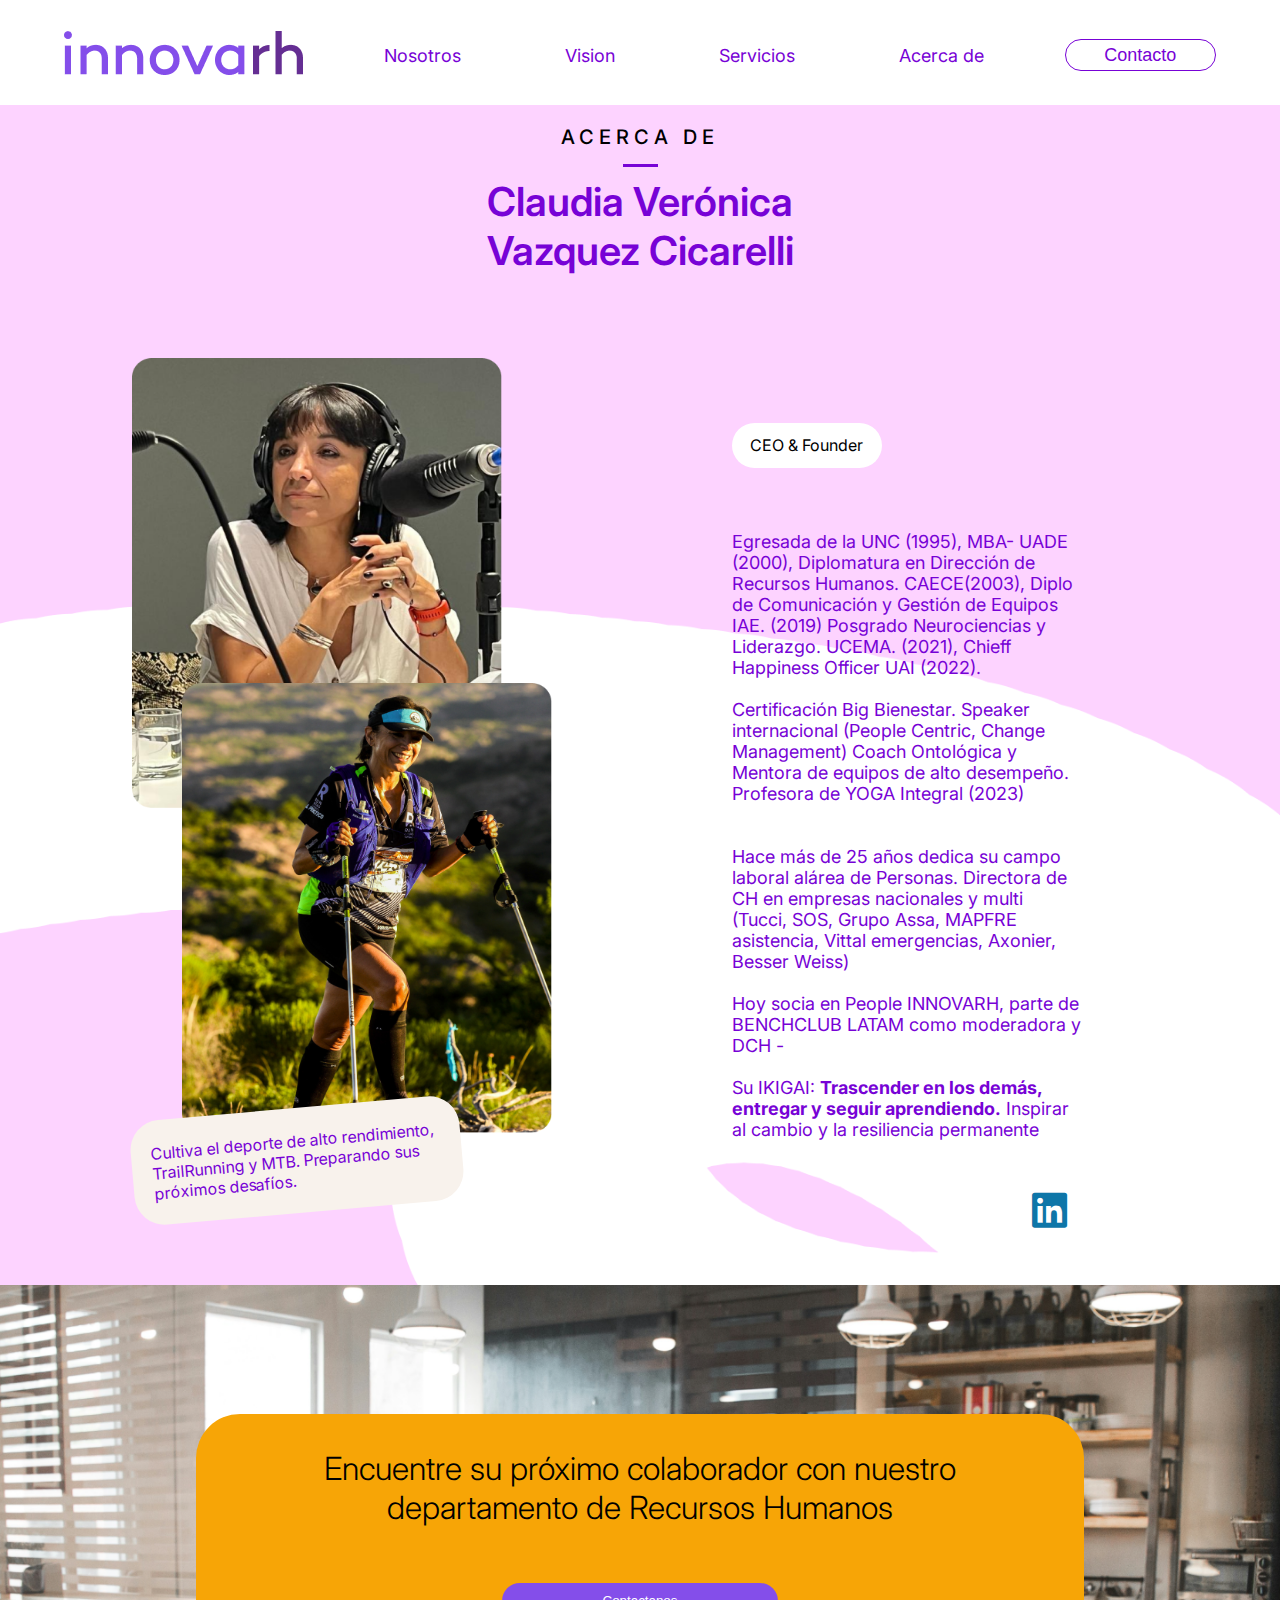
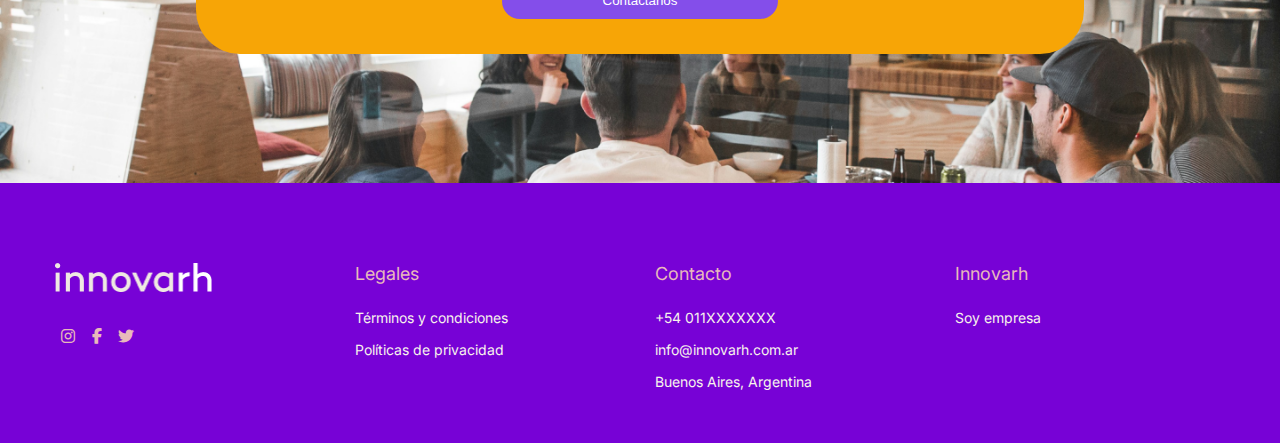
==== paginas/acerca-de.html @ 9fca4204 "version 1" ====
<!DOCTYPE html>
<html lang="en">
<head>
    <meta charset="UTF-8">
    <meta name="viewport" content="width=device-width, initial-scale=1.0">
    <!--font-->
    <link rel="preconnect" href="https://fonts.googleapis.com">
    <link rel="preconnect" href="https://fonts.gstatic.com" crossorigin>
    <link href="https://fonts.googleapis.com/css2?family=Inter:ital,opsz,wght@0,14..32,100..900;1,14..32,100..900&display=swap" rel="stylesheet">
    <!--css-->
    <link rel="stylesheet" href="../CSS/styles.css">
    <link rel="stylesheet" href="https://cdnjs.cloudflare.com/ajax/libs/font-awesome/6.2.1/css/all.min.css">
    <title>Acerca De</title>
</head>
<body>
    <header class="header">
        <div class="logo">
          <a href="../index.html"><image src="../imagenes/LOGO.png" alt="logo"></image></a>
        </div>
        <nav>
          <ul class="nav-links">
             <li><a class="navbar-brand" href="./nosotros.html">Nosotros</a></li>
             <li><a class="navbar-brand" href="./vision.html">Vision</a></li>
             <li><a class="navbar-brand" href="./metodologias.html">Servicios</a></li>
             <li><a class="navbar-brand" href="./acerca-de.html">Acerca de</a></li>
          </ul>
        </nav>
        <a href="#" class="nav-button"><button>Contacto</button></a>
    </header>

    <main class="pagina-acerca">
      <div class="pagina-intro">
        <h5 class="pagina-titulo">ACERCA DE</h5>
        <hr>
        <h2 class="pagina-acerca-subtitulo">
          Claudia Verónica <br> 
          Vazquez Cicarelli
        </h2>
      </div>

    <section class="acerca-container">
          <div class="acerca-imagen1"> 
            <img src="../imagenes/pagina-acerca-1.png" alt="pagina-acerca-1">
          </div>
          <div class="acerca-imagen2">
            <img src="../imagenes/pagina-acerca-2.png" alt="pagina-acerca-2">
          </div>
          <div class="acerca-cuadro-texto">
            <p>Cultiva el deporte de alto rendimiento, TrailRunning y MTB. Preparando sus próximos desafíos. </p>
          </div>
          <div class="acerca-titulo">
            <p>CEO & Founder</p>
          </div>
          <div class="pagina-acerca-texto">
            <p>Egresada de la UNC (1995), MBA- UADE (2000), Diplomatura en Dirección de Recursos Humanos. CAECE(2003), Diplo de Comunicación y Gestión de Equipos IAE. (2019) Posgrado Neurociencias y Liderazgo. UCEMA. (2021), Chieff Happiness Officer UAI (2022). 
              <br>
              <br>
              Certificación Big Bienestar. Speaker internacional (People Centric, Change Management) Coach Ontológica y Mentora de equipos de alto desempeño. Profesora de YOGA Integral (2023)
              <br>
              <br>
              <br>
              Hace más de 25 años dedica su campo laboral alárea de Personas. Directora de CH en empresas nacionales y multi (Tucci, SOS, Grupo Assa, MAPFRE asistencia, Vittal emergencias, Axonier, Besser Weiss)
              <br>
              <br>
              Hoy socia en People INNOVARH, parte de BENCHCLUB LATAM como moderadora y DCH -
              <br>
              <br>
              Su IKIGAI: <strong>Trascender en los demás, entregar y seguir aprendiendo.</strong> Inspirar al cambio y la resiliencia permanente
            </p>
          </div>
          <div class="acerca-logo-linkedin">
            <a href="https://www.linkedin.com/in/claudiavazquez6238/">
              <i class="fa-brands fa-linkedin"></i>
            </a>
          </div>
      </section>

      <section class="section-contacto">
            <div class="contacto">
            <p class="contacto-text">Encuentre su próximo colaborador con nuestro departamento de Recursos Humanos</p>
            <button class="contacto-button">
            Contactanos
          </button>
          </div>
      </section>
    </main>
    <footer class="footer">
        <div class="footer-container">
          <div class="footer-row">
            
            <div class="footer-links">
              <img src="../imagenes/logo-footer.png" alt="logo footer">
                <div class="social-link">
                    <a href="#"><i class="fab fa-instagram"></i></a>
                    <a href="#"><i class="fab fa-facebook-f"></i></a>
                    <a href="#"><i class="fab fa-twitter"></i></a>
                </div>
            </div>
  
            <div class="footer-links">
              <h6>Legales</h6>
              <ul>
                <li><a href="#">Términos y condiciones </a></li>
                <li><a href="#"> Políticas de privacidad </a></li>
              </ul>
            </div>
  
            <div class="footer-links">
              <h6>Contacto</h6>
              <ul>
                <li><a href="#"> +54 011XXXXXXX </a></li>
                <li><a href="mailto:info@innovarh.com.ar"> info@innovarh.com.ar </a></li>
                <li><a href="#"> Buenos Aires, Argentina </a></li>
              </ul>
            </div>
  
            <div class="footer-links">
              <h6>Innovarh</h6>
              <ul>
                <li><a href="#"> Soy empresa </a></li>
              </ul>
            </div>
          </div>
        </div>
      </footer>
</body>
</html>
---- CSS/styles.css ----
*{
    margin: 0;
    padding: 0;
    box-sizing: border-box;
    list-style: none;
}
body{
    font-family: 'Inter';
    scroll-snap-type: y mandatory;
    overflow-y: scroll;
}

/* HEADER */
.header{
    display: flex;
    justify-content: space-between;
    align-items: center;
    height: 85px;
    padding: 30px 5% 5px;
    margin-bottom: 20px;
}
.header .logo{
    cursor: pointer;
}
.header .logo img{
    height: auto;
    width: auto;
}
.header .nav-links li{
    display: inline-block;
    padding: 0 50px;
    transition: all 0.5s ease;
}
.header .nav-links li:hover{
    transform: scale(1.2);
}
.header .nav-links a {
   font-size: 18px;
   color: #7702D6;
   text-decoration: none;
}
.header .nav-links li a:hover{
    color: #844EEA;
}
.header .nav-button button{
    font-size: 18px;
    width: 151.41px;
    height: 32px;
    border: 1px solid #7702D6;
    border-radius: 30px;
    color: #7702D6;
    background-color: white;
    cursor: pointer;
    transition: all 0.5s ease;
}
.header .nav-button button:hover{
    background-color: #844EEA;
    transform: scale(1.2);
    color: #F5EDFF;
}

/* SECTIONS */
section{
    display: flex;
    flex-direction: row;
    width:1263px ;
    height:100vh ;
    align-items: center;
    justify-content: center;
}
section a{
    width: 276px;
    height: 47.35px;
    font-style: none;
}

.divisor{
    display: flex;
    flex-direction: row;
    align-items: center;
    color: black;
}
.rectangulo{
    background-color: #7702D6;
    width: 39px;
    height: 4px;
}
.divisor h5{
    font-size: 20px;
    font-weight: 500;
    margin-left: 20px;
    letter-spacing: 5px;
}
.section-button{
    box-sizing: border-box;
    border: 1px solid #7702D6;
    border-radius: 30px;
    width: 276px;
    height: 47.35px;
    background-color: transparent;
    color: #7702D6;
    margin-bottom: 10px;
    margin-top: 30px;
    font-size: 15px;
    cursor: pointer;
    transition: all 0.5s ease;
}
.section-button:hover{
    background-color: #844EEA;
    transform: scale(1.2);
    color: #F5EDFF;
}


/* PEOPLE & CULTURE */
.section-people{
    background-color: #CFB3F5;
    align-items:normal;
}
.section-people-photo{
    height:100vh ;
}
.section-people-text{
    display: flex;
    flex-direction: column;
    text-align: center;
    align-items: center;
    justify-content: center;
}
.section-people-logo{
    width:190 ;
    height:35;
    margin-bottom: 30px;
}
.section-people-title{
    font-size: 60px;
    color: #7702D6;
    font-weight: 400;
    margin-bottom: 35px;
}
.section-people-paragraph{
    font-size: 20px;
    color: #7702D6;
    padding: 0 100px;
    margin-bottom: 35px;
}
.section-people-subtitle{
    font-size: 30px;
    color: #7702D6;
    font-weight: 400;
    margin-bottom: 10px;
}


/* SECTION NOSOTROS */
.section-nosotros{
    background-image: url(../imagenes/index-nosotros-vector.png);
    background-position: bottom -720px left 100%;
    background-repeat: no-repeat;
}
.section-nosotros-photo{ 
    width: 500px;
    height: 425px;
    margin-left: 60px;
}
.section-nosotros-text{
    display: flex;
    flex-direction: column;
    text-align: left;
    color: #7702D6;
    margin-left: 100px;
}
.section-nosotros-title{
    font-size: 48px;
    font-weight: bold;
    margin-top: 10px;
    display: flex;
    margin-right: 200px;
}
.section-nosotros-subtitle{
    font-size: 32px;
    margin-top: 30px;
    display: flex;
    margin-right: 300px;
}


/* INDEX VISION */
.section-vision{
    background-color: #FDD3FF;
}
.vision-text{
    display: flex;
    flex-direction: column;
    text-align: left;
    color: #7702D6;
    margin-left: 150px;
}
.section-vision-title{
    font-size: 48px;
    font-weight: bold;
    margin-top: 10px;
    display: flex;
    margin-right: 200px;
}
.section-vision-subtitle{
    font-size: 32px;
    margin-top: 20px;
    display: flex;
    margin-right: 215px;
}
.section-vision-paragraph{
    font-size: 20px;
    color: #7702D6;
    margin-top: 30px;
    margin-right: 210px;
}
.vision-photo{
    width: 450px;
    height: 525px;
    margin-right: 100px;
}

/* INDEX SERVICIOS */
.section-servicios{
    display: flex;
    flex-direction: column;
    background-color: #F5EDFF;
    height: 110vh;
}
.section-servicios-text{
    display: flex;
    flex-direction: column;
    text-align: left;
    color: #7702D6;
    margin-left: 100px;
}
.section-servicios-title{
    font-size: 40px;
    font-weight: bold;
    margin-top: 10px;
    display: flex;
    margin-right: 630px;
}
.cards-container{
    width: 85%;
    max-width: 1200;
    margin: 20px auto;
    display: grid;
    grid-template-columns: repeat(3, 1fr);
    gap: 15px;
}
.card{
    width: 100%;
    display: flex;
    flex-direction: column;
    background-color: white;
    border-radius: 26px;
    overflow: hidden;
    cursor: default;
    transition: all .4s ease;
}
.card:hover{
    box-shadow: 5px 5px 20px rgba(0,0,0,0.4);
    transform: translateY(-2%);
}
.card-header img{
    width:100% ;
    display: block;
    border-radius: 8px;
    max-width: 1200px;
    padding: 20px 10px 5px 10px;
}
.card-body{
    padding: 10px 15px;
    text-align: justify;
    flex-grow: 1;
    display: flex;
    flex-direction: column;
}
.card-body h5{
    color: #152B1B;
    font-size: 24px;
    font-weight: bold;
    margin-bottom: 15px;
}
.card-body p{
    line-height: 1.5;
    color: #7B7B7B;
    font-size: 16px;
    margin-bottom: 25px;
    text-align: left;
}
.card-button{
    background-color:#CFB3F5 ;
    color: #7702D6;
    display: block;
    padding: 10px;
    text-align: center;
    text-decoration: none;
    margin-top: 10px;
    margin-bottom: 15px;
    border-radius: 90px;
    width: 231px;
    height: 35.84px;
    font-size: 15px;
    font-weight:500;
    transition: all .4s ease;
    align-self: left;
}
.card-button:hover{
    background:#7702D6 ;
    color: #F5EDFF ;
}
.card-text{
    flex-grow: 1;
}

/* INDEX SERVICIOS 2 */
.section-servicios2{
    background-color: #F8F2EC;
    background-image: 
    url(../imagenes/index-metodologias-vector.png),
    url(../imagenes/index-metodologias-vector2.png);
    background-position: top -570px left, bottom -570px right -150px ;
    background-repeat: no-repeat, no-repeat;
}
.section-servicios2-text{
    display: flex;
    flex-direction: column;
    text-align: left;
    color: #7702D6;
    margin-left: 100px;
}
.section-servicios2-title{
    font-size: 48px;
    font-weight: bold;
    margin-top: 10px;
    display: flex;
    margin-right: 200px;
}
.servicios2-texto{
    font-family: 'Inter';
    font-style: normal;
    font-weight: 400;
    font-size: 20px;
    line-height: 24px;
    color: #242424;
}
.servicios2-photo{
    width: 484px;
    height: 475px;
    margin-left: 60px;
    margin-right: 60px;
}

/* INDEX ACERCA */
.section-acerca{
    background-color: #FDD3FF;
}
.acerca-photo{
    width: 473px;
    height: 531px;
    margin-left: 60px;
    margin-right: 5px;
}
.acerca-text{
    display: flex;
    flex-direction: column;
    text-align: left;
    color: #7702D6;
    margin-left: 80px;
}
.section-acerca-title{
    font-size: 48px;
    font-weight: bold;
    margin-top: 10px;
    display: flex;
    margin-right: 200px;
}
.acerca-subtitle{
    font-size: 24px;
    color: #000000;
}
.acerca-texto{
    margin-right: 70px;
    font-size: 20px;
    color: #000000;
}

/* INDEX CLIENTES */
.section-clientes{
    background: rgba(207, 179, 245, 0.2);
}
.clientes-text{
        display: flex;
        flex-direction: column;
        text-align: left;
        color: #7702D6;
        margin-left: 100px
}
.clientes-texto{
    display: inline-block;
    vertical-align: top;
    font-size: 32px;
    margin-top: 20px;
}
.clientes-texto img{
    width: 37px;
    height: 21px;
    margin-right: 5px;
}
.clientes-photo{
    width: 650px;
    height: 575px;
    margin-right: 60px;
    margin-top: 50px;
}

/* CONTACTO */
.section-contacto{
    background-image: url(../imagenes/contacto-fondo.png);
    width: 100%;
    height: 498px;
    display: flex;
    align-items: center;
    justify-content: center;
    background-size: cover;
    background-position: center;
}
.contacto{
    width: 888px;
    height: 239.51px;
    background: #F7A506;
    border-radius: 44px;
    display: flex;
    flex-direction: column;
    align-items: center;
    padding: 35px;
}
.contacto-text{
    width: 816px;
    height: 184px;
    font-family: 'Inter';
    font-style: normal;
    font-weight: 300;
    font-size: 32px;
    line-height: 39px;
    text-align: center;
    color: #000000;
}
.contacto-button{
    width: 276px;
    height: 49.8px;
    background: #844EEA;
    border-radius: 90px;
    border-style: hidden;
    color: white;
    cursor: pointer;
    transition: all 0.5s ease;
}
.contacto-button:hover{
    transform: scale(1.3);
}

/* FOOTER */
.footer-container{
    width: 1200px;
    margin: 0 auto;
    height: 100px;
}
.footer{
    background-color: #7702D6;
    padding: 80px 0;
}
.footer-row{
    display: flex;
    flex-wrap: wrap;
}
.footer-links{
    width: 25%;
    padding: 0 15px;
}
.social-link a {
    color: #E8B9BB;
    display: inline-block;
    min-height: 40px;
    width: 25px;
    text-align: center;
    line-height: 40px;
    transition: all .5s ease;
}
.social-link a:hover{
        color: #844EEA;
        padding-left: 6px;
}
.footer-links img{
    width: 157px;
    height: 29px;
    margin-bottom: 20px;
}
.footer-links h6 {
    color: #E8B9BB;
    font-size: 18px;
    font-weight: 400;
    margin-bottom: 25px;
}
.footer-links ul li a{
    color: #F8F2EC;
    font-size: 14px;
    text-decoration: none;
    display: block;
    margin-bottom: 15px;
    transition: all .3s ease;
}
.footer-links ul li a:hover{
    color: #844EEA;
    padding-left: 6px;
}


/* PAGINAS INTRO */
.pagina-intro{
    display: flex;
    flex-direction: column;
    justify-content: center;
    padding: 20px 50px 0px 50px;
    background-position:left;
}
.pagina-intro h5{
    font-size: 20px;
    color: #000000;
    font-weight: 500;   
    margin-bottom: 15px;
    text-align: center;
    letter-spacing: 5px;
}
.pagina-intro hr{
    border: 0;
    height: 3px;
    background-color: #7702D6;
    width: 35px;
    align-self: center;
}
.pagina-subtitulo{
    color: #7702D6;
    font-size: 40px;
    font-weight: 500;
    text-align: center;
    margin: 40px 0px 50px 0px;
    padding: 0 250px 0 250px;
}
.pagina-intro img{
    width: 100%;
    height: 100%;
    display: flex;
    align-items: center;
    justify-content: center;
    background-size: cover;
    background-position: center;
    margin-bottom: 40px;
}

/* PAGINAS NOSOTROS */
.pagina-nosotros-background{
    background-image: 
    url(../imagenes/pagina-nosotros-vector.png),
    url(../imagenes/pagina-nosotros-vector2.png);
    background-position: top -200px left, bottom 450px right;
    background-repeat: no-repeat;   
}
.nosotros-container{
    display: grid;
    grid-template-columns: repeat(12, 100px);
    grid-template-rows: repeat(9,100px) ; 
    margin-left: 100px;
}
.nosotros-container img{
    width: 450px;
    height: 500px;
}
.nosotros-content1{
    grid-column: 1/6;
    grid-row: 1/3;
    display: flex;
    flex-wrap: wrap;
    font-size: 25px;
    color: #7702D6;
    margin-top: 40px;
    padding-right: 55px;
}
.nosotros-content2{
    grid-column: 7/11;
    grid-row: 6/8;
    display: flex;
    flex-wrap: wrap;
    font-size: 25px;
    color: #7702D6;
    padding-right: 55px;
    margin-top: 50px;
}
.nosotros-image1{
    grid-column: 7/9;
    grid-row: 1/3;
}
.nosotros-image2{
    grid-column: 1/3;
    grid-row: 4/6;
}
.etiqueta-agilidad{
    width: 120px;
    height: 35px;
    background: #F1E7FF;
    border-radius: 20px;
    font-size: 20px;
    color: #7702D6;
    text-align: center;
    align-content: center;
    cursor:default;
    position: absolute;
    top: 172%;
    left: 23%;
}
.etiqueta-comunicacion{
    width: 170px;
    height: 35px;
    background: #F1E7FF;
    border-radius: 20px;
    font-size: 20px;
    color: #7702D6;
    text-align: center;
    align-content: center;
    cursor:default;
    position: absolute;
    top: 233%;
    left: 37%;
}
.etiqueta-calidad{
    width: 120px;
    height: 35px;
    background: #F1E7FF;
    border-radius: 20px;
    font-size: 20px;
    color: #7702D6;
    text-align: center;
    align-content: center;
    cursor:default;
    position: absolute;
    top: 248%;
    left: 16%;
}

/* PAGINA VISION */
.pagina-vision{
    background: linear-gradient(to bottom,#FFFFFF 0%, #FFFFFF 17%, #FDD3FF 17%, #FDD3FF 100%) ;
}
.vision-container{
    background-image: url(../imagenes/pagina-vision-vector.png);
    background-position: top 50px center;
    background-repeat: no-repeat;
    background-size: cover;
}
.vision-content{
    display: flex;
    flex-direction: row;
    align-items: center;
    padding: 30px 25px;
}
.vision-content p{
    color: #7702D6;
    font-size: 25px;
    text-align: left;
    padding: 0 165px;
}
.parrafo-1{
    margin-bottom: 60px;
}
.vision-content img{
    width: 465px;
    height: 600pX;
    margin-right: 60px;
}

/* PAGINA METODOLOGIA */
.pagina-metodologia{
    background: linear-gradient(to bottom,#FFFFFF 0%, #FFFFFF 17%, #EFE9E2 17%, #EFE9E2 100%) ;
}
.pagina-metodologia .pagina-intro{
    background-image: 
    url(../imagenes/pagina-metodologia-vector.png),
    url(../imagenes//pagina-metodologia-vector2.png);
    background-position: top 15px left, top 120px right -20px;
    background-repeat: no-repeat;
}
.pagina-metodologia-subtitulo{
    color: #7702D6;
    font-size: 40px;
    font-weight: 350;
    text-align: center;
    margin: 10px 50px 40px 50px;
    padding: 0 250px 0 250px;
}
.metodologia-card-container{
    display: flex;
    align-items: center;
    justify-content: center;
    min-height: 100vh;
}
.metodologia-card{
    display: flex;
    width: 1150px;
    height: 600px;
    background-color: #FFFFFF;
    overflow: hidden;
    border-radius: 20px;
}
.metodologia-card-text{
    color: #7702D6;
    font-size: 25px;
    text-align: left;
    padding: 70px 60px 20px 60px;
}
.metodologia-card-text p i{
    color: #F7A506;
    font-size: 20px;
}
.metodologia-card-img{
    width: 40%;
    height: 100%;
    background-size: cover;
}
.pagina-metodologia-final{
    color: #7702D6;
    font-size: 40px;
    font-weight: 350;
    text-align: center;
    margin: 10px 50px 40px 50px;
    padding: 0 180px 0 180px;
}

/* PAGINA ACERCA */
.pagina-acerca{
    background: #FDD3FF;
    background-image: url(../imagenes/acerca-vector.png);
    background-position: bottom -200px right;
    background-repeat: no-repeat;
    background-size: contain;
}

.pagina-acerca-subtitulo{
    color: #7702D6;
    font-size: 40px;
    font-weight: 350;
    text-align: center;
    margin: 10px 70px 10px 70px;
    padding: 0 300px 0 300px;
    font-weight: 600;
}
.acerca-container{
    display: grid;
    grid-template-columns: repeat(24, 50px);
    grid-template-rows: repeat(20,50px) ;
    height: 100%;
}
.acerca-container img{
    width: 370px;
    height: 450px;
}
.acerca-titulo{
    width: 150px;
    height: 45px;
    background: #FFFFFF;
    border-radius: 45px;
    text-align: center;
    align-content: center;
    cursor:default;
    margin-bottom: 30px;
    grid-column: 15/22;
    grid-row: 4;
}
.pagina-acerca-texto{
    font-size: 18px;
    text-align: left;
    grid-column: 15/22;
    grid-row: 5/19;
    font-size: 18px;
    color: #7702D6;
    z-index: 5;
}
.acerca-imagen1{
    border-radius: 20px;
    grid-column: 3/6;
    grid-row: 4/10;
    z-index: 1;
}
.acerca-imagen2{
    border-radius: 20px;
    grid-column: 4/9;
    grid-row: 9/18;
    z-index: 2;
}
.acerca-cuadro-texto{
    text-align: left;
    align-content: center;
    padding: 0 20px;
    background-color: #F8F2EC;
    color: #7702D6;
    border-radius: 30px;
    flex-wrap: wrap;
    width: 330px;
    height: 105px;
    transform: rotateZ(355deg);
    grid-column: 3;
    grid-row: 18;
    z-index: 3;
}
.acerca-logo-linkedin{
    border-radius: 50%;
    grid-column: 21;
    grid-row: 19;
    z-index: 4;
}
.acerca-logo-linkedin i{
    font-size: 40px;
    color: #0E76A8;
    border-radius: 50%;
}

/* PAGINAS SERVICIOS */
.pagina-servicios{
    background: linear-gradient(to bottom,#F5EDFF 0%, #F5EDFF 22%, #FFFFFF 22%, #FFFFFF 100%) ;
}
.pagina-servicios-intro{
    font-size: 40px;
    font-weight: 500;
    text-align: center;
    display: flex;
    flex-direction: column;
    justify-content: center;
}

.pagina-servicios-intro h5{
        font-size: 20px;
        color: #000000;
        font-weight: 500;   
        margin-bottom: 15px;
        text-align: center;
        letter-spacing: 5px;
        margin-top: 20px;
    }
.pagina-servicios-intro hr{
        border: 0;
        height: 3px;
        background-color: #7702D6;
        width: 35px;
        align-self: center;
    }

.busqueda-container{
    display: flex;
    flex-direction: row;
    /* margin-left: 80px;
    margin-right: 80px; */
    align-items: center;
    justify-content: center;
}
.busqueda-imagen img{
    width: 397px;
    height: 437px;
}
.busqueda-contenido{
    margin-left: 60px;
    margin-bottom: 20px;
}
.busqueda-contenido h2{
    color: #7702D6;
    font-size: 40px;
    font-weight: 450;
    text-align: left;
    margin-bottom: 40px;
}
.busqueda-subtitulo{
    color: #7702D6;
    font-size: 25px;
    margin-bottom: 40px;
}
.busqueda-texto{
    color: #7702D6;
    font-size: 20px;
    padding-right: 120px;
}
.busqueda-texto img{
    width: 15px;
    height: 15px;
}
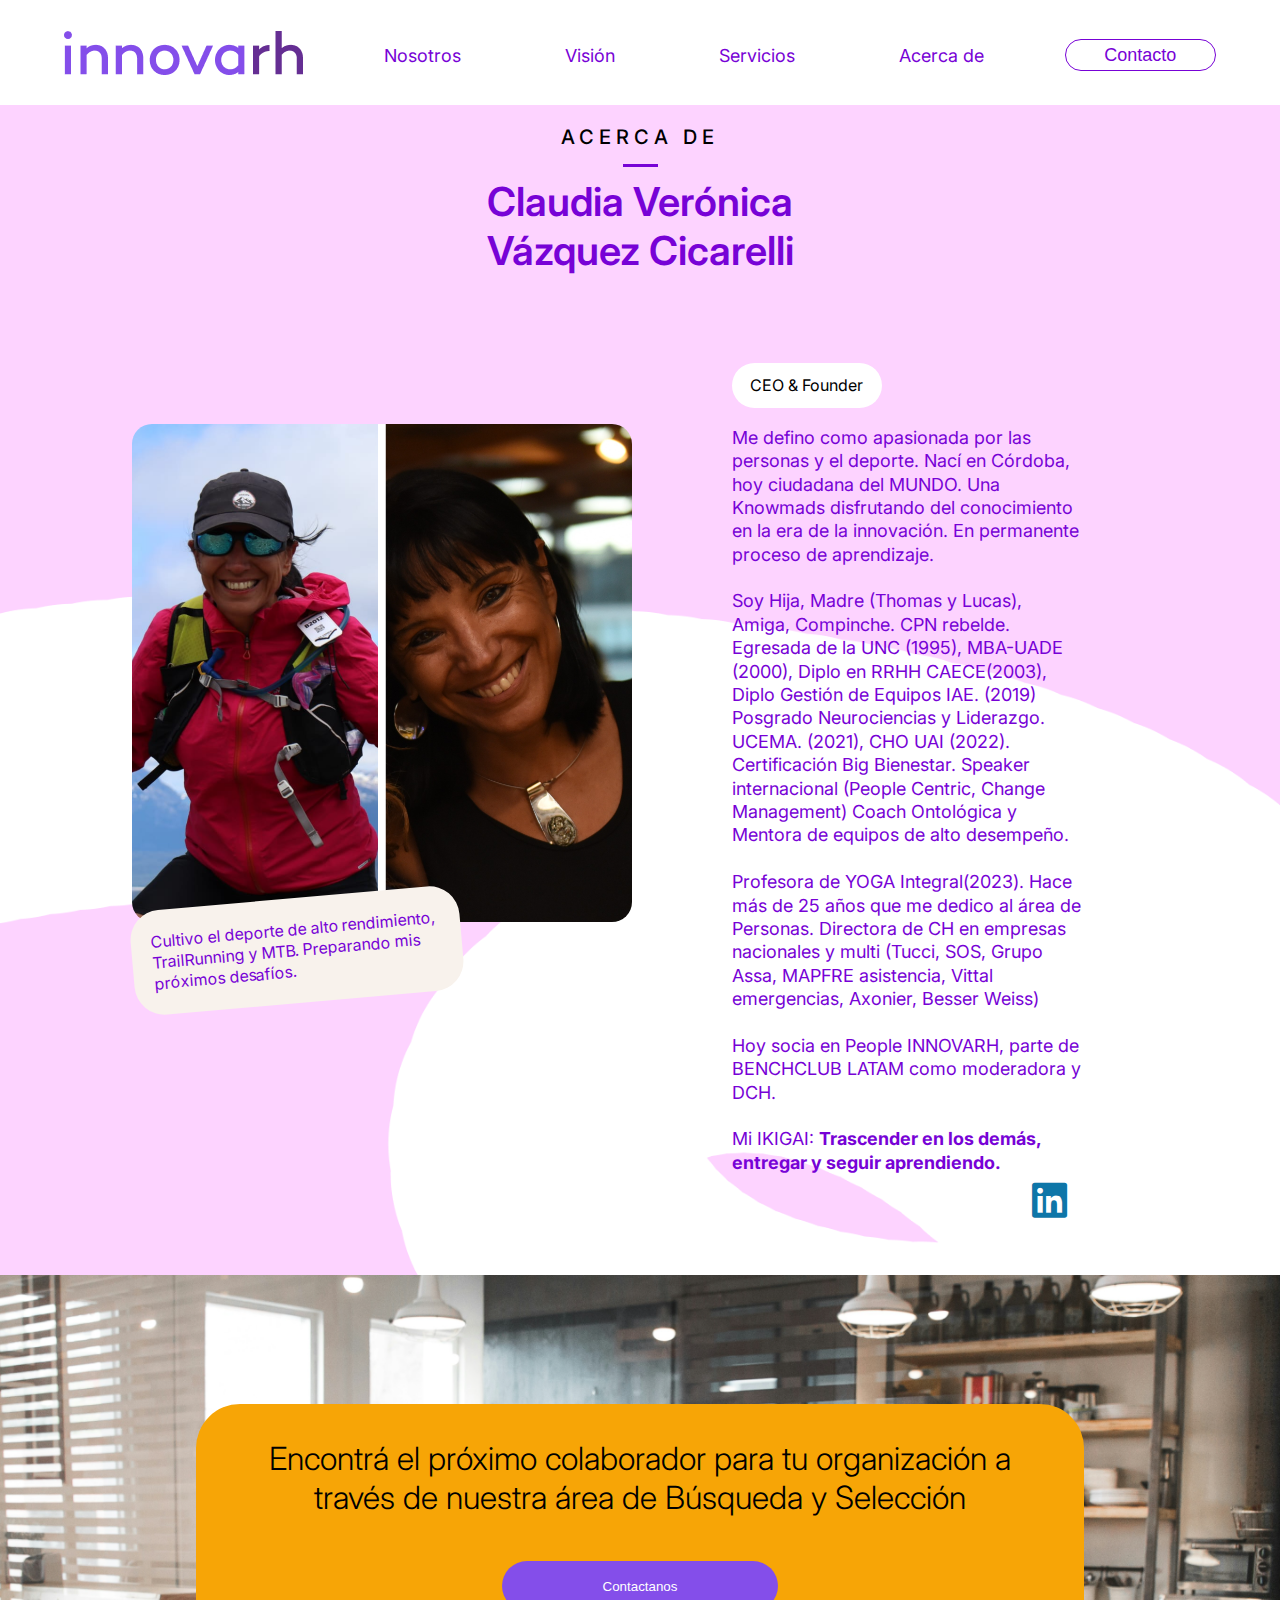
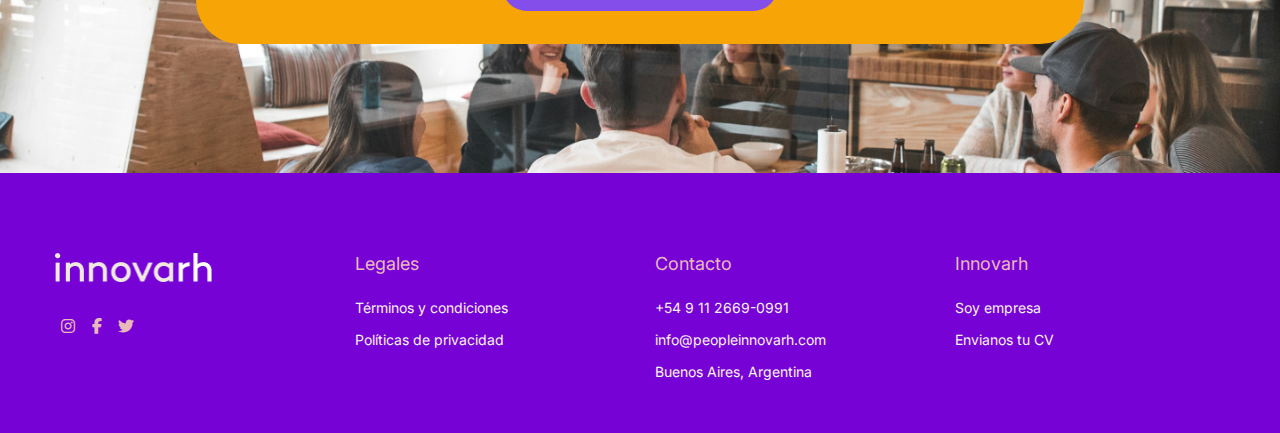
==== commit c342ec08: "segunda version" ====
--- a/paginas/acerca-de.html
+++ b/paginas/acerca-de.html
@@ -20,12 +20,12 @@
         <nav>
           <ul class="nav-links">
              <li><a class="navbar-brand" href="./nosotros.html">Nosotros</a></li>
-             <li><a class="navbar-brand" href="./vision.html">Vision</a></li>
+             <li><a class="navbar-brand" href="./vision.html">Visión</a></li>
              <li><a class="navbar-brand" href="./metodologias.html">Servicios</a></li>
              <li><a class="navbar-brand" href="./acerca-de.html">Acerca de</a></li>
           </ul>
         </nav>
-        <a href="#" class="nav-button"><button>Contacto</button></a>
+        <a href="https://wa.me/+5491126690991" class="nav-button"><button>Contacto</button></a>
     </header>
 
     <main class="pagina-acerca">
@@ -34,7 +34,7 @@
         <hr>
         <h2 class="pagina-acerca-subtitulo">
           Claudia Verónica <br> 
-          Vazquez Cicarelli
+          Vázquez Cicarelli
         </h2>
       </div>
 
@@ -42,30 +42,26 @@
           <div class="acerca-imagen1"> 
             <img src="../imagenes/pagina-acerca-1.png" alt="pagina-acerca-1">
           </div>
-          <div class="acerca-imagen2">
-            <img src="../imagenes/pagina-acerca-2.png" alt="pagina-acerca-2">
-          </div>
           <div class="acerca-cuadro-texto">
-            <p>Cultiva el deporte de alto rendimiento, TrailRunning y MTB. Preparando sus próximos desafíos. </p>
+            <p>Cultivo el deporte de alto rendimiento, TrailRunning y MTB. Preparando mis próximos desafíos.</p>
           </div>
           <div class="acerca-titulo">
             <p>CEO & Founder</p>
           </div>
           <div class="pagina-acerca-texto">
-            <p>Egresada de la UNC (1995), MBA- UADE (2000), Diplomatura en Dirección de Recursos Humanos. CAECE(2003), Diplo de Comunicación y Gestión de Equipos IAE. (2019) Posgrado Neurociencias y Liderazgo. UCEMA. (2021), Chieff Happiness Officer UAI (2022). 
+            <p>Me defino como apasionada por las personas y el deporte. Nací en Córdoba, hoy ciudadana del MUNDO. Una  Knowmads disfrutando del conocimiento en la era de la innovación. En permanente proceso de aprendizaje. 
               <br>
               <br>
-              Certificación Big Bienestar. Speaker internacional (People Centric, Change Management) Coach Ontológica y Mentora de equipos de alto desempeño. Profesora de YOGA Integral (2023)
+              Soy Hija, Madre (Thomas y Lucas), Amiga, Compinche. CPN rebelde. Egresada de la UNC (1995), MBA-UADE (2000), Diplo en RRHH CAECE(2003), Diplo Gestión de Equipos IAE. (2019) Posgrado Neurociencias y Liderazgo. UCEMA. (2021), CHO UAI (2022). Certificación Big Bienestar. Speaker internacional (People Centric, Change Management) Coach Ontológica y Mentora de equipos de alto desempeño.
               <br>
               <br>
-              <br>
-              Hace más de 25 años dedica su campo laboral alárea de Personas. Directora de CH en empresas nacionales y multi (Tucci, SOS, Grupo Assa, MAPFRE asistencia, Vittal emergencias, Axonier, Besser Weiss)
+              Profesora de YOGA Integral(2023). Hace más de 25 años que me dedico al área de Personas. Directora de CH en empresas nacionales y multi (Tucci, SOS, Grupo Assa, MAPFRE asistencia, Vittal emergencias, Axonier, Besser Weiss)
               <br>
               <br>
-              Hoy socia en People INNOVARH, parte de BENCHCLUB LATAM como moderadora y DCH -
+              Hoy socia en People INNOVARH, parte de BENCHCLUB LATAM como moderadora y DCH.
               <br>
               <br>
-              Su IKIGAI: <strong>Trascender en los demás, entregar y seguir aprendiendo.</strong> Inspirar al cambio y la resiliencia permanente
+              Mi IKIGAI: <strong>Trascender en los demás, entregar y seguir aprendiendo.</strong>
             </p>
           </div>
           <div class="acerca-logo-linkedin">
@@ -77,11 +73,13 @@
 
       <section class="section-contacto">
             <div class="contacto">
-            <p class="contacto-text">Encuentre su próximo colaborador con nuestro departamento de Recursos Humanos</p>
-            <button class="contacto-button">
-            Contactanos
-          </button>
-          </div>
+              <p class="contacto-text">Encontrá el próximo colaborador para tu organización a través de nuestra área de Búsqueda y Selección</p>
+              <a href="mailto:claudia.vazquez@peopleinnovarh.com">
+                <button class="contacto-button">
+                Contactanos
+                </button>
+              </a>
+            </div>
       </section>
     </main>
     <footer class="footer">
@@ -108,16 +106,20 @@
             <div class="footer-links">
               <h6>Contacto</h6>
               <ul>
-                <li><a href="#"> +54 011XXXXXXX </a></li>
-                <li><a href="mailto:info@innovarh.com.ar"> info@innovarh.com.ar </a></li>
-                <li><a href="#"> Buenos Aires, Argentina </a></li>
+              <li><a href="https://wa.me/+5491126690991"> +54 9 11 2669-0991 </a></li>
+              <li><a href="mailto:info@innovarh.com.ar"> info@peopleinnovarh.com </a></li>
+              <li><a href="https://www.google.com/maps/place/HIT+Libertador/@-34.5365523,-58.4667118,17z/data=!3m1!4b1!4m6!3m5!1s0x95bcb7ab99004b1f:0x2da179aed9a40944!8m2!3d-34.5365523!4d-58.4667118!16s%2Fg%2F11f5vrj1dz?entry=ttu&g_ep=EgoyMDI0MDkwMy4wIKXMDSoASAFQAw%3D%3D"> 
+                  Buenos Aires, Argentina 
+                  </a>
+              </li>
               </ul>
             </div>
   
             <div class="footer-links">
               <h6>Innovarh</h6>
               <ul>
-                <li><a href="#"> Soy empresa </a></li>
+                <li><a href="mailto:claudia.vazquez@peopleinnovarh.com"> Soy empresa </a></li>
+                <li><a href="mailto:busquedas@peopleinnovarh.com">Envianos tu CV</a></li>
               </ul>
             </div>
           </div>
--- a/CSS/styles.css
+++ b/CSS/styles.css
@@ -143,6 +143,7 @@
     color: #7702D6;
     padding: 0 100px;
     margin-bottom: 35px;
+    line-height: 1.3;
 }
 .section-people-subtitle{
     font-size: 30px;
@@ -162,6 +163,7 @@
     width: 500px;
     height: 425px;
     margin-left: 60px;
+    border-radius: 30px;
 }
 .section-nosotros-text{
     display: flex;
@@ -214,6 +216,7 @@
     color: #7702D6;
     margin-top: 30px;
     margin-right: 210px;
+    line-height: 1.3;
 }
 .vision-photo{
     width: 450px;
@@ -267,7 +270,7 @@
 .card-header img{
     width:100% ;
     display: block;
-    border-radius: 8px;
+    border-radius: 30px;
     max-width: 1200px;
     padding: 20px 10px 5px 10px;
 }
@@ -344,7 +347,7 @@
     font-style: normal;
     font-weight: 400;
     font-size: 20px;
-    line-height: 24px;
+    line-height: 1.3;
     color: #242424;
 }
 .servicios2-photo{
@@ -386,6 +389,7 @@
     margin-right: 70px;
     font-size: 20px;
     color: #000000;
+    line-height: 1.4;
 }
 
 /* INDEX CLIENTES */
@@ -588,6 +592,7 @@
     color: #7702D6;
     margin-top: 40px;
     padding-right: 55px;
+    line-height: 1.3;
 }
 .nosotros-content2{
     grid-column: 7/11;
@@ -598,6 +603,7 @@
     color: #7702D6;
     padding-right: 55px;
     margin-top: 50px;
+    line-height: 1.3;
 }
 .nosotros-image1{
     grid-column: 7/9;
@@ -671,6 +677,7 @@
     font-size: 25px;
     text-align: left;
     padding: 0 165px;
+    line-height: 1.3;
 }
 .parrafo-1{
     margin-bottom: 60px;
@@ -692,6 +699,11 @@
     background-position: top 15px left, top 120px right -20px;
     background-repeat: no-repeat;
 }
+.pagina-metodologia .pagina-intro img{
+    border-radius: 20px;
+    height:100%;
+    width:100%;
+}
 .pagina-metodologia-subtitulo{
     color: #7702D6;
     font-size: 40px;
@@ -719,6 +731,7 @@
     font-size: 25px;
     text-align: left;
     padding: 70px 60px 20px 60px;
+    line-height: 1.2;
 }
 .metodologia-card-text p i{
     color: #F7A506;
@@ -752,7 +765,7 @@
     font-size: 40px;
     font-weight: 350;
     text-align: center;
-    margin: 10px 70px 10px 70px;
+    margin: 10px 70px 0px 70px;
     padding: 0 300px 0 300px;
     font-weight: 600;
 }
@@ -763,8 +776,9 @@
     height: 100%;
 }
 .acerca-container img{
-    width: 370px;
-    height: 450px;
+    width: 500px;
+    height: 100%;
+    border-radius: 20px;
 }
 .acerca-titulo{
     width: 150px;
@@ -776,28 +790,22 @@
     cursor:default;
     margin-bottom: 30px;
     grid-column: 15/22;
-    grid-row: 4;
+    grid-row: 3;
 }
 .pagina-acerca-texto{
+    font-size: 16px;
+    text-align: left;
+    grid-column: 15/22;
+    grid-row: 4/19;
     font-size: 18px;
-    text-align: left;
-    grid-column: 15/22;
-    grid-row: 5/19;
-    font-size: 18px;
     color: #7702D6;
     z-index: 5;
+    line-height: 1.3;
 }
 .acerca-imagen1{
-    border-radius: 20px;
     grid-column: 3/6;
-    grid-row: 4/10;
+    grid-row: 1/17;
     z-index: 1;
-}
-.acerca-imagen2{
-    border-radius: 20px;
-    grid-column: 4/9;
-    grid-row: 9/18;
-    z-index: 2;
 }
 .acerca-cuadro-texto{
     text-align: left;
@@ -811,8 +819,9 @@
     height: 105px;
     transform: rotateZ(355deg);
     grid-column: 3;
-    grid-row: 18;
+    grid-row: 14;
     z-index: 3;
+    line-height: 1.3;
 }
 .acerca-logo-linkedin{
     border-radius: 50%;
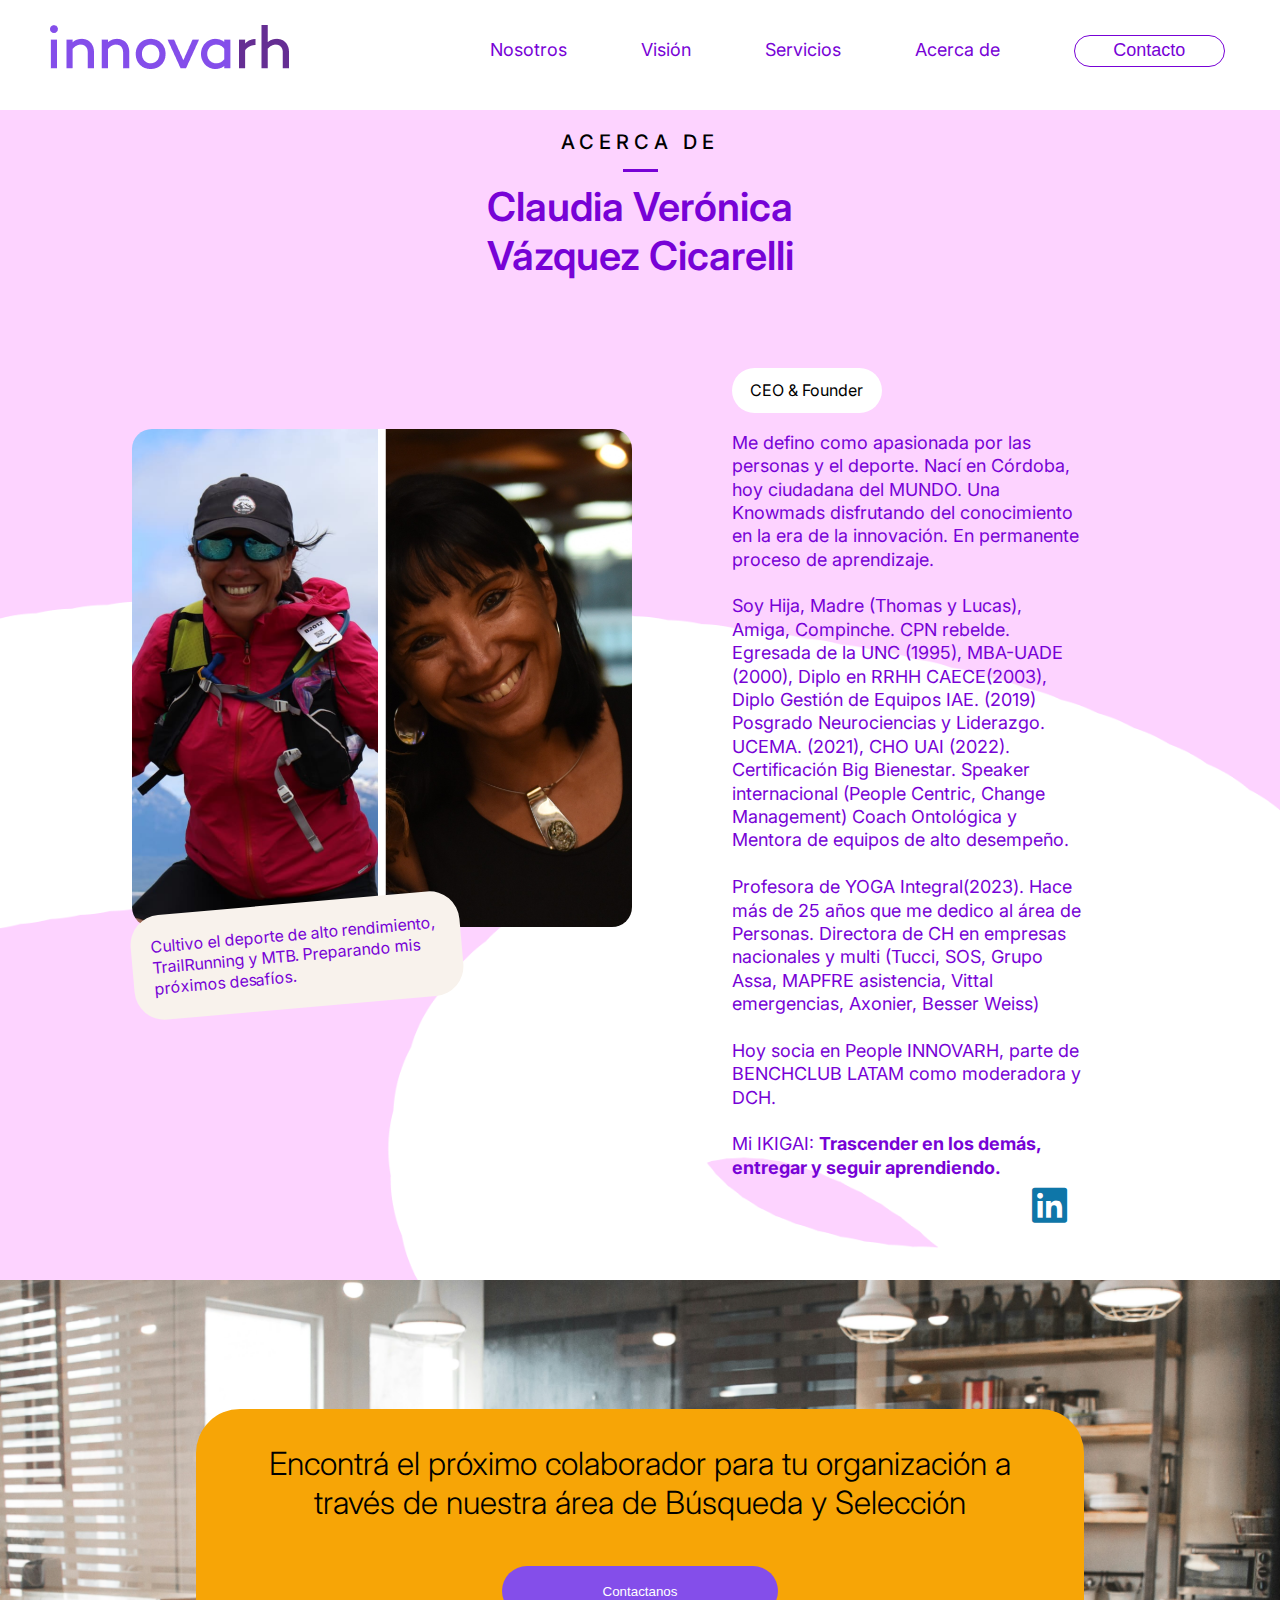
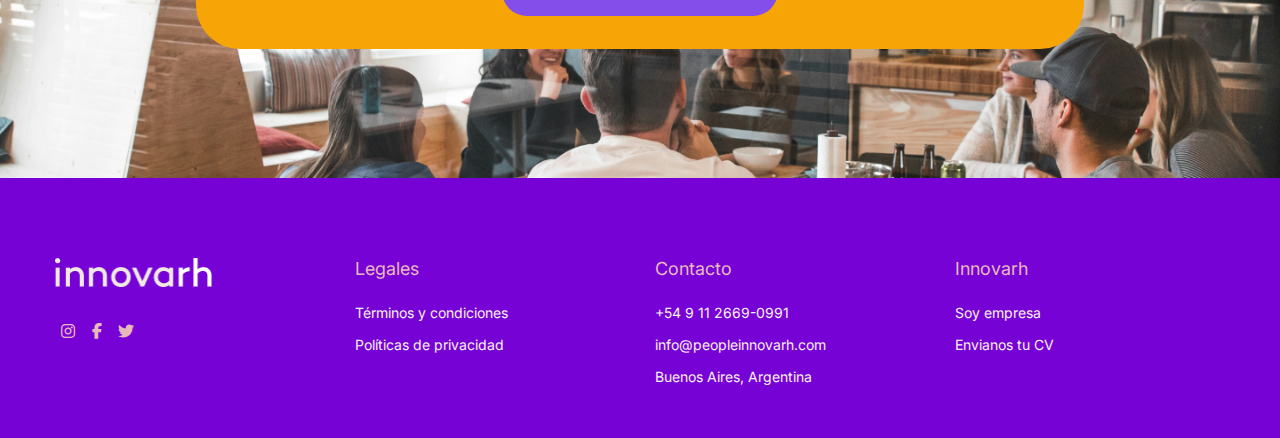
==== commit 9a9a5ba4: "v3" ====
--- a/paginas/acerca-de.html
+++ b/paginas/acerca-de.html
@@ -13,20 +13,24 @@
     <title>Acerca De</title>
 </head>
 <body>
-    <header class="header">
-        <div class="logo">
-          <a href="../index.html"><image src="../imagenes/LOGO.png" alt="logo"></image></a>
-        </div>
-        <nav>
-          <ul class="nav-links">
-             <li><a class="navbar-brand" href="./nosotros.html">Nosotros</a></li>
-             <li><a class="navbar-brand" href="./vision.html">Visión</a></li>
-             <li><a class="navbar-brand" href="./metodologias.html">Servicios</a></li>
-             <li><a class="navbar-brand" href="./acerca-de.html">Acerca de</a></li>
+  <header>
+    <nav>
+      <input type="checkbox" id="check">
+      <label for="check" class="checkbutton">
+        <i class="fas fa-bars"></i>
+      </label>
+        <a href="../index.html" class="enlace">
+          <image src="../imagenes/LOGO.png" alt="logo" class="logo"></image>
+        </a>
+          <ul>
+            <li><a class="navbar-brand" href="./nosotros.html">Nosotros</a></li>
+            <li><a class="navbar-brand" href="./vision.html">Visión</a></li>
+            <li><a class="navbar-brand" href="./metodologias.html">Servicios</a></li>
+            <li><a class="navbar-brand" href="./acerca-de.html">Acerca de</a></li>
+            <li><a href="https://wa.me/+5491126690991" class="nav-button"><button>Contacto</button></a></li>
           </ul>
-        </nav>
-        <a href="https://wa.me/+5491126690991" class="nav-button"><button>Contacto</button></a>
-    </header>
+    </nav>
+  </header>
 
     <main class="pagina-acerca">
       <div class="pagina-intro">
--- a/CSS/styles.css
+++ b/CSS/styles.css
@@ -11,38 +11,43 @@
 }
 
 /* HEADER */
-.header{
-    display: flex;
-    justify-content: space-between;
-    align-items: center;
-    height: 85px;
-    padding: 30px 5% 5px;
-    margin-bottom: 20px;
-}
-.header .logo{
+nav{
+    background-color: white;
+    height: 100px;
+    width: 100%;
+    margin-top: 10px;
+}
+.enlace{
+    position: absolute;
+    padding: 15px 50px;
     cursor: pointer;
 }
-.header .logo img{
-    height: auto;
-    width: auto;
-}
-.header .nav-links li{
+nav ul{
+    float: right;
+    margin-right: 20px;
+}
+nav ul li{
     display: inline-block;
-    padding: 0 50px;
-    transition: all 0.5s ease;
-}
-.header .nav-links li:hover{
+    line-height: 80px;
+    margin: 0 5px;
+
+}
+nav ul li a{
+    font-size: 18px;
+    color: #7702D6;
+    text-decoration: none;
+    padding: 7px 30px;
+    border-radius: 3px;
+    transition: all 0.5s ease;    
+}
+li a:hover{
+    background-color: #844EEA;
     transform: scale(1.2);
-}
-.header .nav-links a {
-   font-size: 18px;
-   color: #7702D6;
-   text-decoration: none;
-}
-.header .nav-links li a:hover{
-    color: #844EEA;
-}
-.header .nav-button button{
+    color: #F5EDFF;
+    border-radius: 30px;
+}
+
+.nav-button button{
     font-size: 18px;
     width: 151.41px;
     height: 32px;
@@ -53,12 +58,23 @@
     cursor: pointer;
     transition: all 0.5s ease;
 }
-.header .nav-button button:hover{
+.nav-button button:hover{
     background-color: #844EEA;
-    transform: scale(1.2);
     color: #F5EDFF;
-}
-
+    border: none;
+}
+.checkbutton{
+    font-size: 30px;
+    color: #7702D6;
+    float: right;
+    line-height: 80px;
+    margin-right: 40px;
+    cursor: pointer;
+    display: none;
+}
+#check{
+    display: none;
+}
 /* SECTIONS */
 section{
     display: flex;
@@ -118,7 +134,9 @@
     align-items:normal;
 }
 .section-people-photo{
-    height:100vh ;
+    margin-top: none;
+    height:100%;
+    width: 650px;
 }
 .section-people-text{
     display: flex;
@@ -139,6 +157,14 @@
     margin-bottom: 35px;
 }
 .section-people-paragraph{
+    font-size: 20px;
+    color: #7702D6;
+    padding: 0 100px;
+    margin-bottom: 35px;
+    line-height: 1.3;
+    font-weight: bold;
+}
+.section-people-paragraph2{
     font-size: 20px;
     color: #7702D6;
     padding: 0 100px;
@@ -902,3 +928,91 @@
     width: 15px;
     height: 15px;
 }
+
+/* MOBILE */
+@media only screen and (max-width: 480px){
+    /* HEADER */
+    .checkbutton{
+        display: block;
+    }
+    ul{
+        position: fixed;
+        width: 100%;
+        height: 100vh;
+        background:#7702D6;
+        top: 80px;
+        left: 100%;
+        text-align: center;
+        transition: all 0.5s;
+    }
+    nav ul li{
+        display: block;
+        margin: 50px 0;
+        line-height: 30px;
+    }
+    nav ul li a{
+        font-size: 20px;
+        color: white;
+    }
+    li a:hover{
+        background: none;
+    }
+    #check:checked ~ ul{
+        left: 0;
+    }
+    section{
+        flex-direction: column;
+        width: 480px;
+        height:100%;
+    }
+    .divisor{
+        flex-direction: column;
+    }
+    .section-people{
+        align-items:center;
+    }
+    .section-people-photo{
+        width: 480px;
+        height:100% ;
+    }
+    .section-people-title{
+        margin-top: 20px;
+        font-size: 45px;
+    }
+    .section-people-paragraph{
+        font-size: 25px;
+        padding: 0 60px;
+        font-weight: 500;
+    }
+    .section-people-paragraph2{
+        display: none;
+    }
+    .section-people-logo{
+        display: none;
+    }
+    .section-people-subtitle{
+        display: none;
+    }
+    /* SECTION NOSOTROS */
+    .section-nosotros{
+        width: 480px;
+        height: 100%;
+    }
+    .section-nosotros-photo{ 
+        width: 200px;
+        height: 150px;
+        margin-left: 0;
+        border-radius: 30px;
+    }
+
+}
+/* TABLET */
+@media only screen and (min-width: 481px) and (max-width: 978px){
+    /* HEADER */
+    .enlace{
+        padding-left:20px;
+    }
+    nav ul li a{
+        font-size: 16px;
+    }
+}